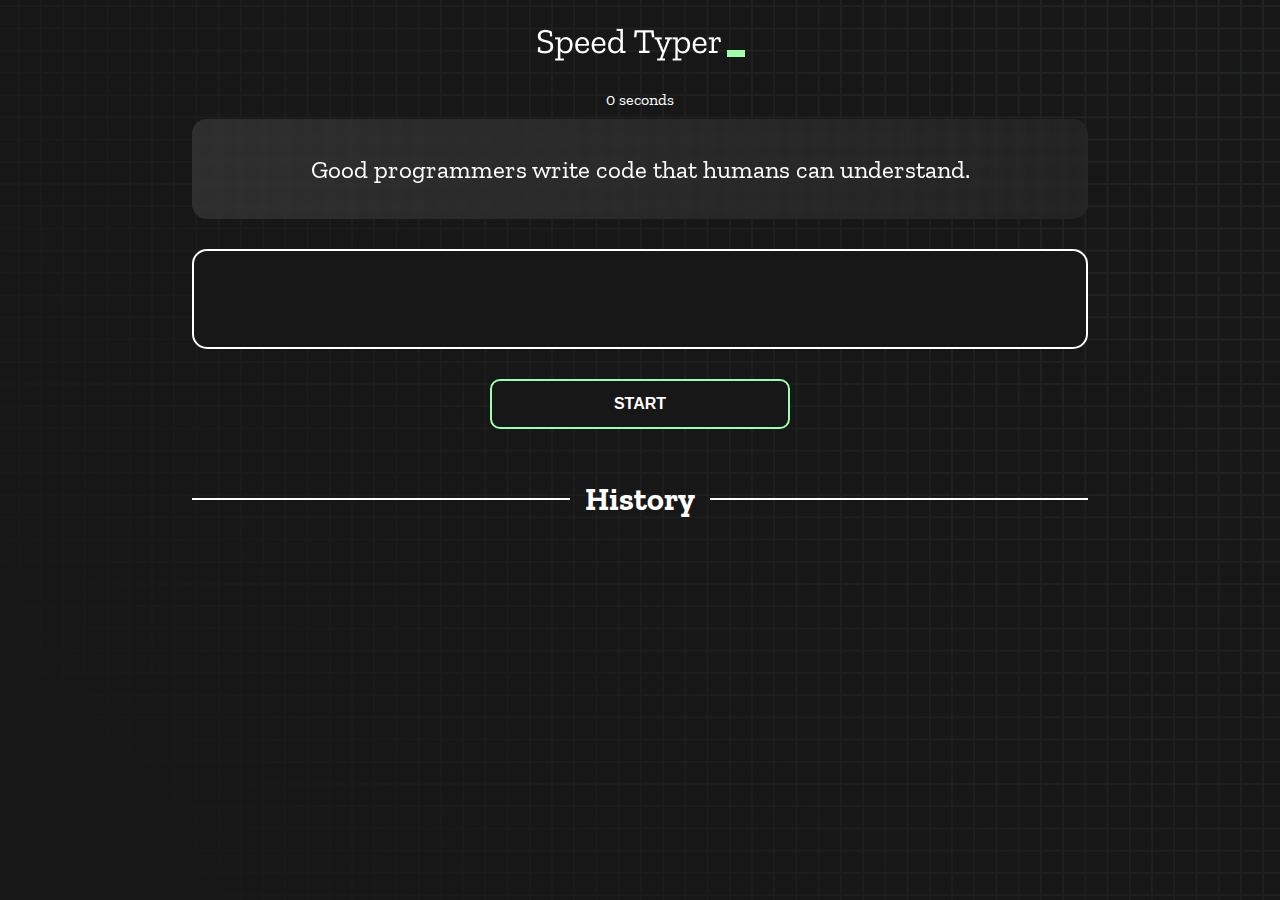
==== index.html @ 6aedaaf6 "Initial commit" ====
<!DOCTYPE html>
<html lang="en">
  <head>
    <meta charset="UTF-8" />
    <meta http-equiv="X-UA-Compatible" content="IE=edge" />
    <meta name="viewport" content="width=device-width, initial-scale=1.0" />
    <title>Speed Monster</title>
    <link rel="stylesheet" href="styles.css" />
    <link rel="preconnect" href="https://fonts.googleapis.com" />
    <link rel="preconnect" href="https://fonts.gstatic.com" crossorigin />
    <link
      href="https://fonts.googleapis.com/css2?family=Zilla+Slab:wght@300;400;500&display=swap"
      rel="stylesheet"
    />
  </head>
  <body>
    <h1 class="title"><img src="./logo.png" /></h1>
    <div id="show-time">0 seconds</div>

    <div class="box-container">
      <div id="question"></div>

      <div id="display" class="inactive"></div>

      <div class="buttons">
        <button id="starts">START</button>
      </div>

      <div class="divider-container">
        <div class="line"></div>
        <h1 class="title2">History</h1>
        <div class="line"></div>
      </div>
      <div id="histories"></div>
    </div>

    <div id="countdown"></div>
    <div id="modal-background" class="hidden"></div>
    <div id="result" class="hidden"></div>

    <script src="./history.js"></script>
    <script src="./script.js"></script>
  </body>
</html>
---- styles.css ----
* {
  padding: 0;
  margin: 0;
  box-sizing: border-box;
}

body {
  background-image: url("./bg.png");
  background-size: cover;
  background-position: left top;
  font-family: "Zilla Slab", serif;
}

.box-container {
  width: 70%;
  margin: 0 auto;
}

#question {
  height: 100px;
  display: flex;
  align-items: center;
  justify-content: center;
  color: white;
  font-size: 25px;
  border-radius: 15px;
  background: rgb(255, 255, 255);
  background: linear-gradient(
    92.49deg,
    rgba(255, 255, 255, 0.1) 0.18%,
    rgba(255, 255, 255, 0.05) 99.85%
  );
  backdrop-filter: blur(5px);
  margin-bottom: 30px;
}

#display {
  height: 100px;
  display: flex;
  flex-wrap: wrap;
  align-items: center;
  padding-left: 5rem;
  color: white;
  font-size: 32px;
  background-color: #171717;
  border: 2px solid #9dffad;
  border-radius: 15px;
}

#countdown {
  position: fixed;
  height: 100vh;
  width: 100vw;
  background-color: rgba(0, 0, 0, 0.8);
  top: 0;
  left: 0;
  display: flex;
  align-items: center;
  justify-content: center;
  font-size: 3rem;
  color: white;
  display: none;
}
#result {
  position: fixed;
  top: 10%; 
  left: 10%;
  transform: translate(-50%, -50%);
  height: 250px;
  width: 400px;
  background-color: #171717;
  border-radius: 15px;
  border: 2px solid #9dffad;
  color: white;
  text-align: center;
  padding: 2rem;
}
#show-time{
  text-align: center;
  color: white;
  margin: 10px 0;
}

.green {
  color: #9dffad;
}
.red {
  color: #eb6565;
}
.bold {
  font-weight: 700;
}
.inactive {
  border: 2px solid white !important;
}
.hidden {
  display: none;
}
.title {
  text-align: center;
  color: white;
  margin: 20px 0;
}

.divider-container {
  height: 80px;
  display: flex;
  justify-content: center;
  align-items: center;
  gap: 15px;
  margin: 0 auto;
}

.line {
  height: 2px;
  background: white;
  width: 100%;
}

.title2 {
  color: white;
  display: block;
}

.buttons {
  display: flex;
  justify-content: center;
  margin: 30px 0;
}
button {
  padding: 10px 20px;
  border: none;
  font-size: 16px;
  font-weight: bold;
  width: 300px;
  height: 50px;
  color: white;
  background-color: #171717;
  border-radius: 10px;
  border: 2px solid #9dffad;
  cursor: pointer;
}

#histories {
  display: flex;
  flex-wrap: wrap;
  justify-content: space-around;
}

.card {
  width: 100%;
  height: 100%;
  padding: 50px;
  display: flex;
  justify-content: space-between;
  align-items: center;
  padding: 20px 30px;
  color: white;
  border-radius: 15px;
  background: rgb(255, 255, 255);
  background: linear-gradient(
    92.49deg,
    rgba(255, 255, 255, 0.1) 0.18%,
    rgba(255, 255, 255, 0.05) 99.85%
  );
  backdrop-filter: blur(5px);
  margin-bottom: 30px;
}

#modal-background {
  background: rgb(255, 255, 255);
  background: linear-gradient(
    92.49deg,
    rgba(255, 255, 255, 0.1) 0.18%,
    rgba(255, 255, 255, 0.05) 99.85%
  );
  backdrop-filter: blur(5px);
  height: 100vh;
  width: 100%;
  position: fixed;
  top: 0;
}

@media only screen and (max-width: 700px) {
  .box-container {
    padding: 0 20px;
    width: 100%;
  }
  .card {
    flex-direction: column;
  }
}
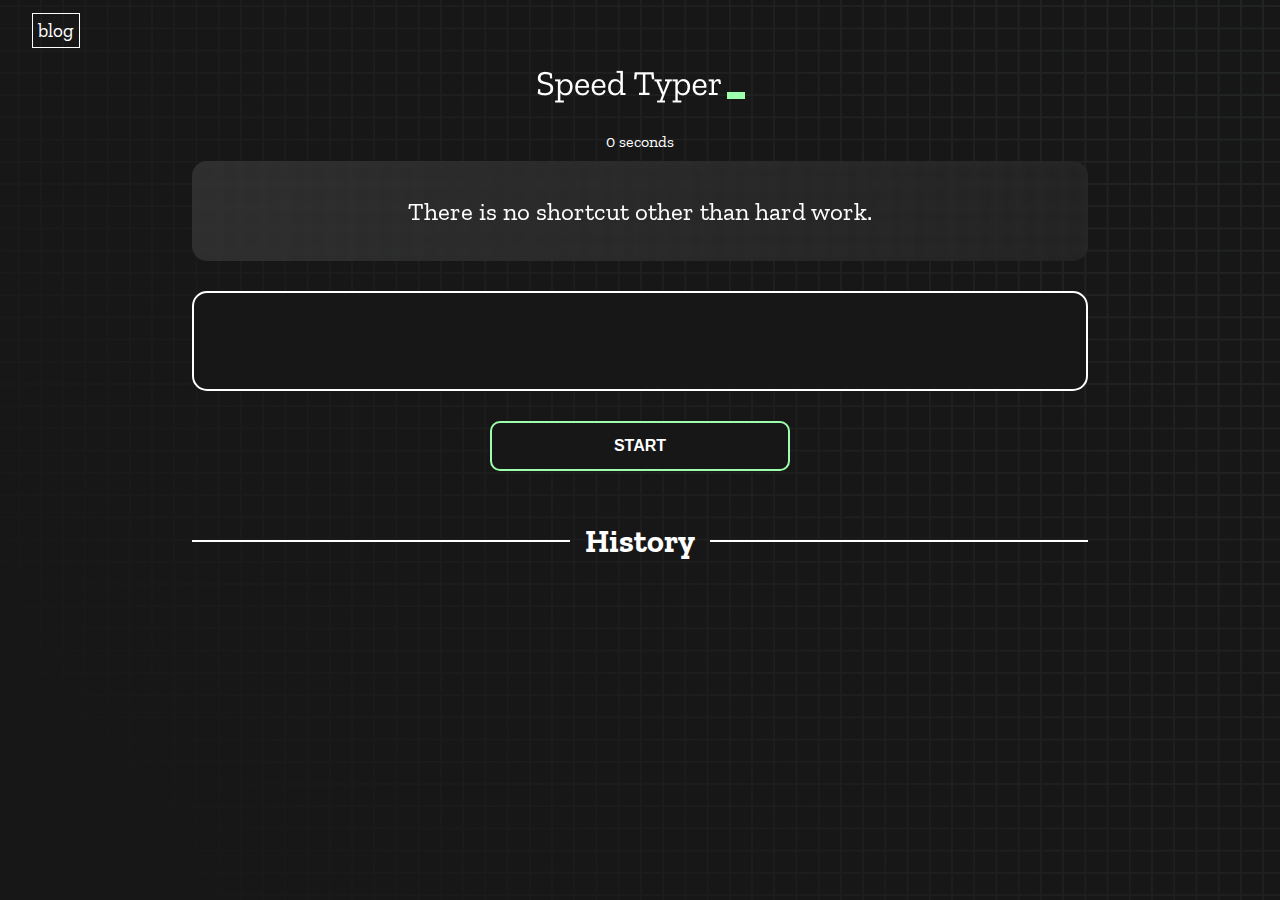
==== commit 2e056dbb: "added blog site link and added home link on blog section" ====
--- a/index.html
+++ b/index.html
@@ -1,44 +1,48 @@
 <!DOCTYPE html>
 <html lang="en">
-  <head>
-    <meta charset="UTF-8" />
-    <meta http-equiv="X-UA-Compatible" content="IE=edge" />
-    <meta name="viewport" content="width=device-width, initial-scale=1.0" />
-    <title>Speed Monster</title>
-    <link rel="stylesheet" href="styles.css" />
-    <link rel="preconnect" href="https://fonts.googleapis.com" />
-    <link rel="preconnect" href="https://fonts.gstatic.com" crossorigin />
-    <link
-      href="https://fonts.googleapis.com/css2?family=Zilla+Slab:wght@300;400;500&display=swap"
-      rel="stylesheet"
-    />
-  </head>
-  <body>
-    <h1 class="title"><img src="./logo.png" /></h1>
-    <div id="show-time">0 seconds</div>
 
-    <div class="box-container">
-      <div id="question"></div>
+<head>
+  <meta charset="UTF-8" />
+  <meta http-equiv="X-UA-Compatible" content="IE=edge" />
+  <meta name="viewport" content="width=device-width, initial-scale=1.0" />
+  <title>Speed Monster</title>
+  <link rel="stylesheet" href="styles.css" />
+  <link rel="preconnect" href="https://fonts.googleapis.com" />
+  <link rel="preconnect" href="https://fonts.gstatic.com" crossorigin />
+  <link href="https://fonts.googleapis.com/css2?family=Zilla+Slab:wght@300;400;500&display=swap" rel="stylesheet" />
+</head>
 
-      <div id="display" class="inactive"></div>
+<body>
+  <br>
+  <a class="blog" href="blog.html">blog</a>
+  <h1 class="title"><img src="./logo.png" /></h1>
+  <div id="show-time">0 seconds</div>
 
-      <div class="buttons">
-        <button id="starts">START</button>
-      </div>
+  <div class="box-container">
+    <div id="question"></div>
 
-      <div class="divider-container">
-        <div class="line"></div>
-        <h1 class="title2">History</h1>
-        <div class="line"></div>
-      </div>
-      <div id="histories"></div>
+    <div id="display" class="inactive"></div>
+
+    <div class="buttons">
+      <button id="starts">START</button>
     </div>
 
-    <div id="countdown"></div>
-    <div id="modal-background" class="hidden"></div>
-    <div id="result" class="hidden"></div>
+    <div class="divider-container">
+      <div class="line"></div>
+      <h1 class="title2">History</h1>
+      <div class="line"></div>
+    </div>
+    <div id="histories"></div>
+  </div>
 
-    <script src="./history.js"></script>
-    <script src="./script.js"></script>
-  </body>
-</html>
+  <div id="countdown"></div>
+  <div id="modal-background" class="hidden">
+  </div>
+  <div id="result" class="hidden"></div>
+
+
+  <script src="./history.js"></script>
+  <script src="./script.js"></script>
+</body>
+
+</html>--- a/styles.css
+++ b/styles.css
@@ -11,6 +11,17 @@
   font-family: "Zilla Slab", serif;
 }
 
+.blog {
+  font-size: 1.2rem;
+  color: white;
+  text-decoration: none;
+  margin-left: 2rem;
+  border: 1px solid white;
+  padding: 5px;
+}
+
+
+
 .box-container {
   width: 70%;
   margin: 0 auto;
@@ -25,11 +36,9 @@
   font-size: 25px;
   border-radius: 15px;
   background: rgb(255, 255, 255);
-  background: linear-gradient(
-    92.49deg,
-    rgba(255, 255, 255, 0.1) 0.18%,
-    rgba(255, 255, 255, 0.05) 99.85%
-  );
+  background: linear-gradient(92.49deg,
+      rgba(255, 255, 255, 0.1) 0.18%,
+      rgba(255, 255, 255, 0.05) 99.85%);
   backdrop-filter: blur(5px);
   margin-bottom: 30px;
 }
@@ -61,21 +70,23 @@
   color: white;
   display: none;
 }
+
 #result {
   position: fixed;
-  top: 10%; 
-  left: 10%;
+  top: 50%;
+  left: 50%;
   transform: translate(-50%, -50%);
   height: 250px;
   width: 400px;
   background-color: #171717;
   border-radius: 15px;
   border: 2px solid #9dffad;
-  color: white;
+  color: #ffffff;
   text-align: center;
   padding: 2rem;
 }
-#show-time{
+
+#show-time {
   text-align: center;
   color: white;
   margin: 10px 0;
@@ -84,18 +95,23 @@
 .green {
   color: #9dffad;
 }
+
 .red {
   color: #eb6565;
 }
+
 .bold {
   font-weight: 700;
 }
+
 .inactive {
   border: 2px solid white !important;
 }
+
 .hidden {
   display: none;
 }
+
 .title {
   text-align: center;
   color: white;
@@ -127,6 +143,7 @@
   justify-content: center;
   margin: 30px 0;
 }
+
 button {
   padding: 10px 20px;
   border: none;
@@ -158,22 +175,18 @@
   color: white;
   border-radius: 15px;
   background: rgb(255, 255, 255);
-  background: linear-gradient(
-    92.49deg,
-    rgba(255, 255, 255, 0.1) 0.18%,
-    rgba(255, 255, 255, 0.05) 99.85%
-  );
+  background: linear-gradient(92.49deg,
+      rgba(255, 255, 255, 0.1) 0.18%,
+      rgba(255, 255, 255, 0.05) 99.85%);
   backdrop-filter: blur(5px);
   margin-bottom: 30px;
 }
 
 #modal-background {
   background: rgb(255, 255, 255);
-  background: linear-gradient(
-    92.49deg,
-    rgba(255, 255, 255, 0.1) 0.18%,
-    rgba(255, 255, 255, 0.05) 99.85%
-  );
+  background: linear-gradient(92.49deg,
+      rgba(255, 255, 255, 0.1) 0.18%,
+      rgba(255, 255, 255, 0.05) 99.85%);
   backdrop-filter: blur(5px);
   height: 100vh;
   width: 100%;
@@ -186,7 +199,8 @@
     padding: 0 20px;
     width: 100%;
   }
+
   .card {
     flex-direction: column;
   }
-}
+}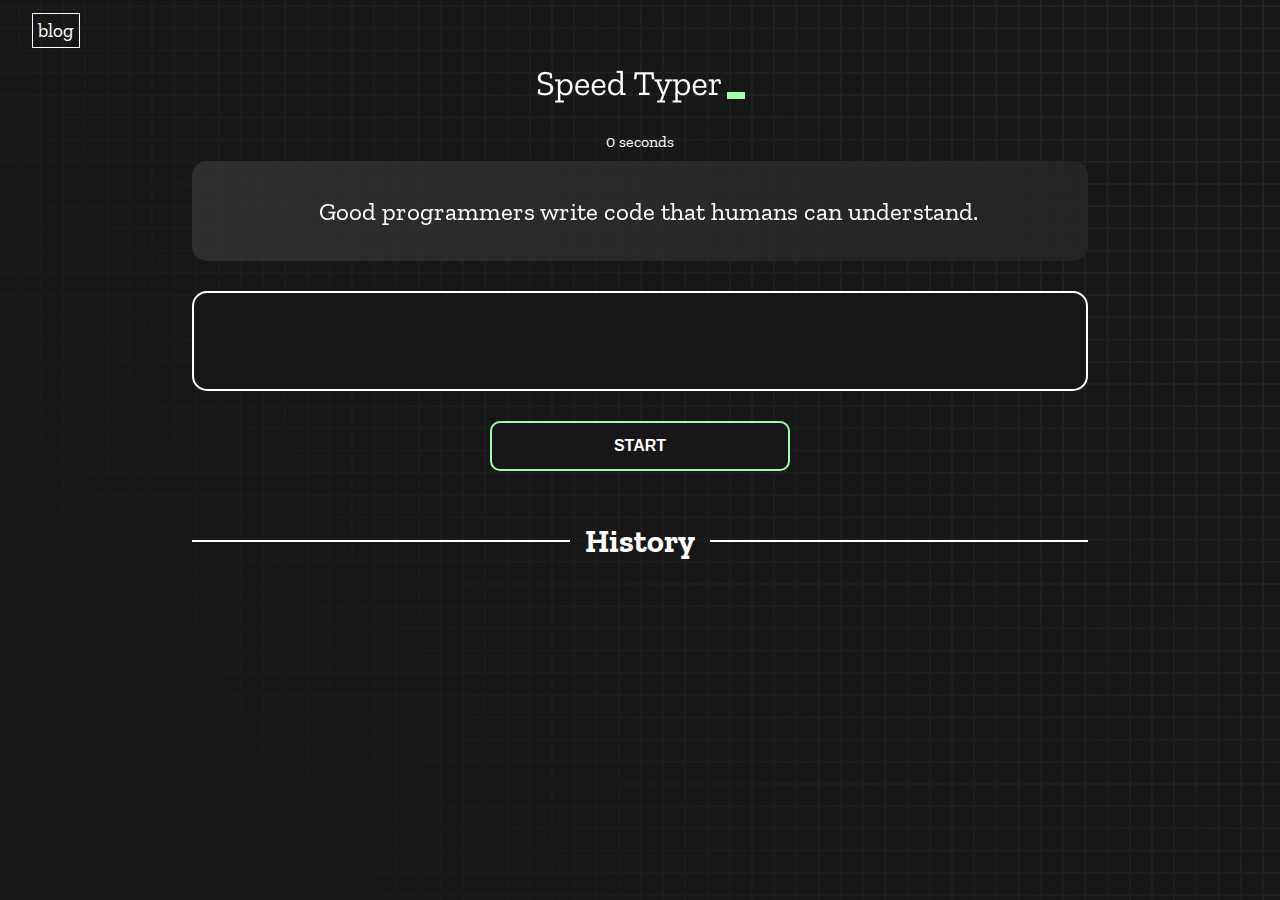
==== commit bc92c139: "site name changed" ====
--- a/index.html
+++ b/index.html
@@ -5,7 +5,7 @@
   <meta charset="UTF-8" />
   <meta http-equiv="X-UA-Compatible" content="IE=edge" />
   <meta name="viewport" content="width=device-width, initial-scale=1.0" />
-  <title>Speed Monster</title>
+  <title>TYPING MASTER</title>
   <link rel="stylesheet" href="styles.css" />
   <link rel="preconnect" href="https://fonts.googleapis.com" />
   <link rel="preconnect" href="https://fonts.gstatic.com" crossorigin />
--- a/styles.css
+++ b/styles.css
@@ -28,7 +28,8 @@
 }
 
 #question {
-  height: 100px;
+  min-height: 100px;
+  height: 100%;
   display: flex;
   align-items: center;
   justify-content: center;
@@ -41,14 +42,16 @@
       rgba(255, 255, 255, 0.05) 99.85%);
   backdrop-filter: blur(5px);
   margin-bottom: 30px;
+  padding-left: 1rem;
 }
 
 #display {
-  height: 100px;
+  min-height: 100px;
+  height: 100%;
   display: flex;
   flex-wrap: wrap;
   align-items: center;
-  padding-left: 5rem;
+  padding: 1rem;
   color: white;
   font-size: 32px;
   background-color: #171717;
@@ -200,6 +203,23 @@
     width: 100%;
   }
 
+  #display {
+    font-size: 20px;
+    min-height: 100px;
+    height: 100%;
+    padding-left: 1rem;
+    padding-right: 1rem;
+
+  }
+
+
+  #question {
+    min-height: 100px;
+    height: 100%;
+    padding: 10px;
+    font-size: 20px;
+  }
+
   .card {
     flex-direction: column;
   }
